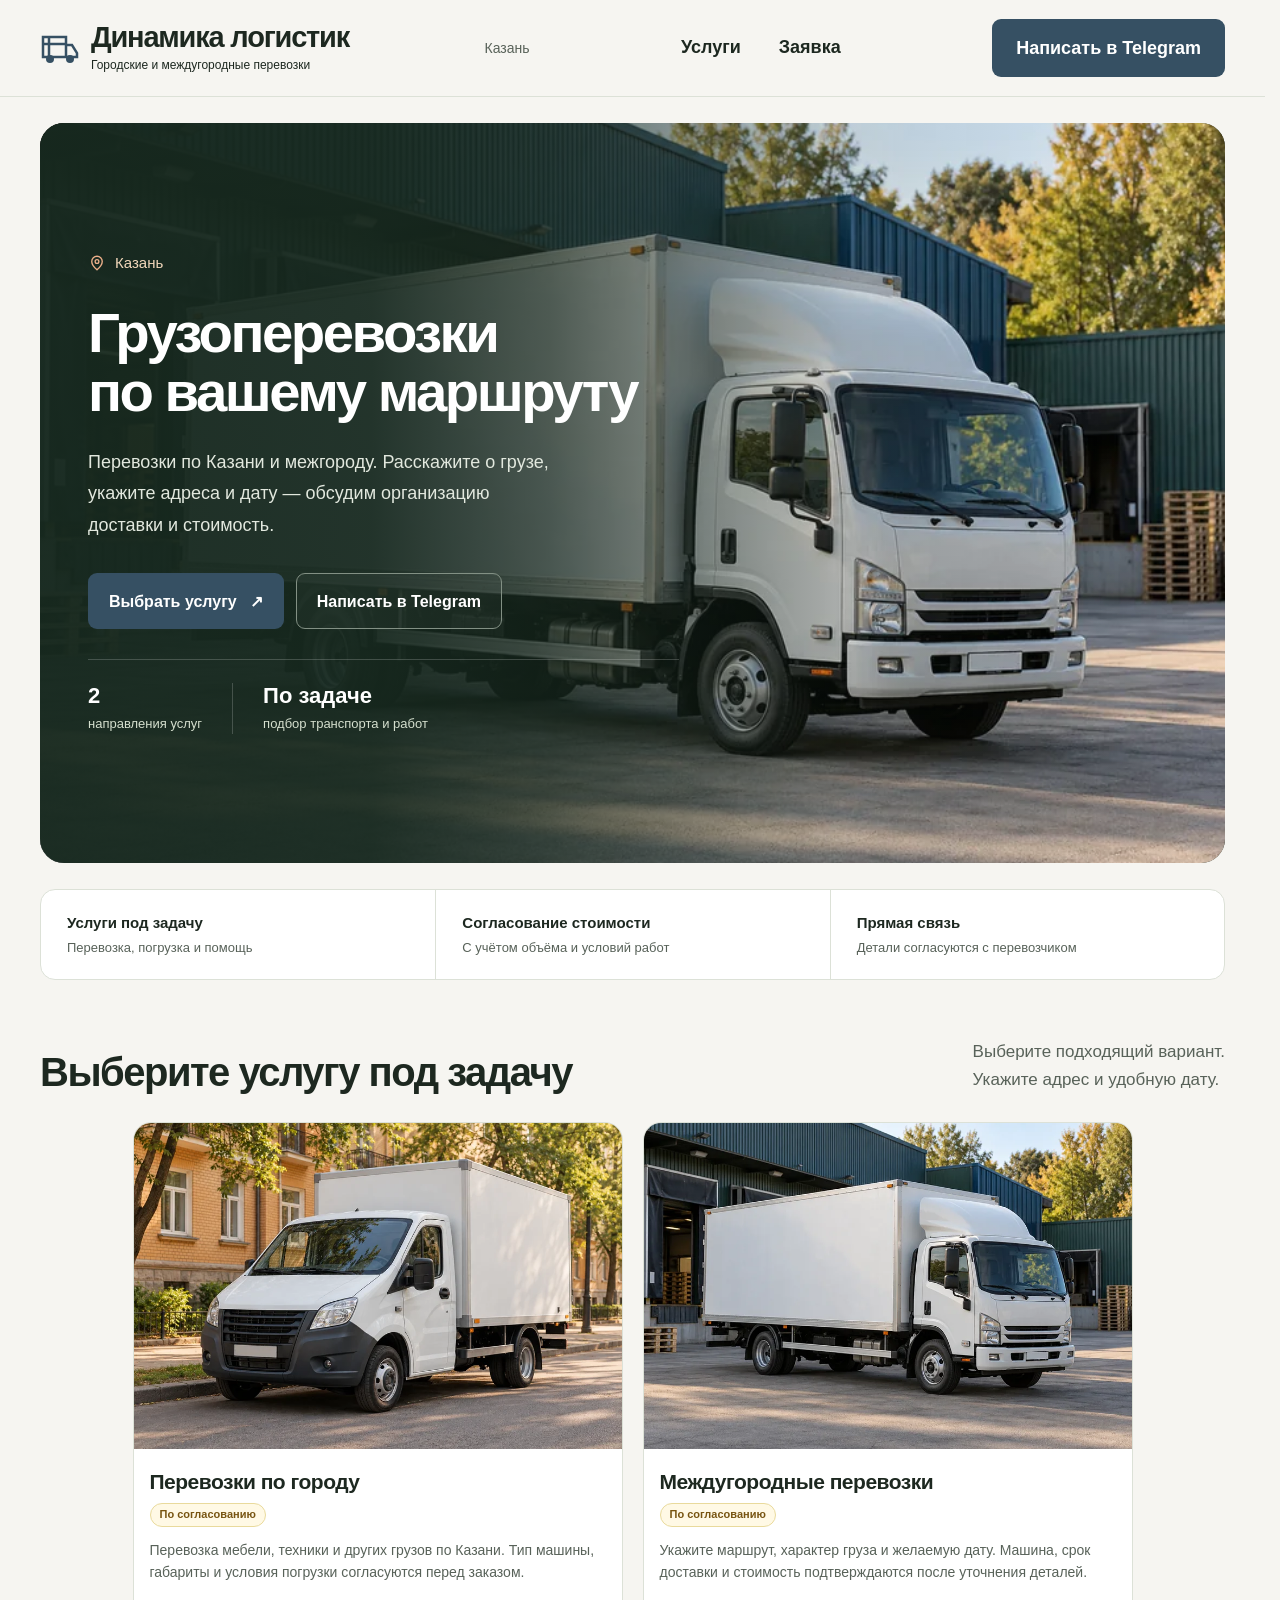
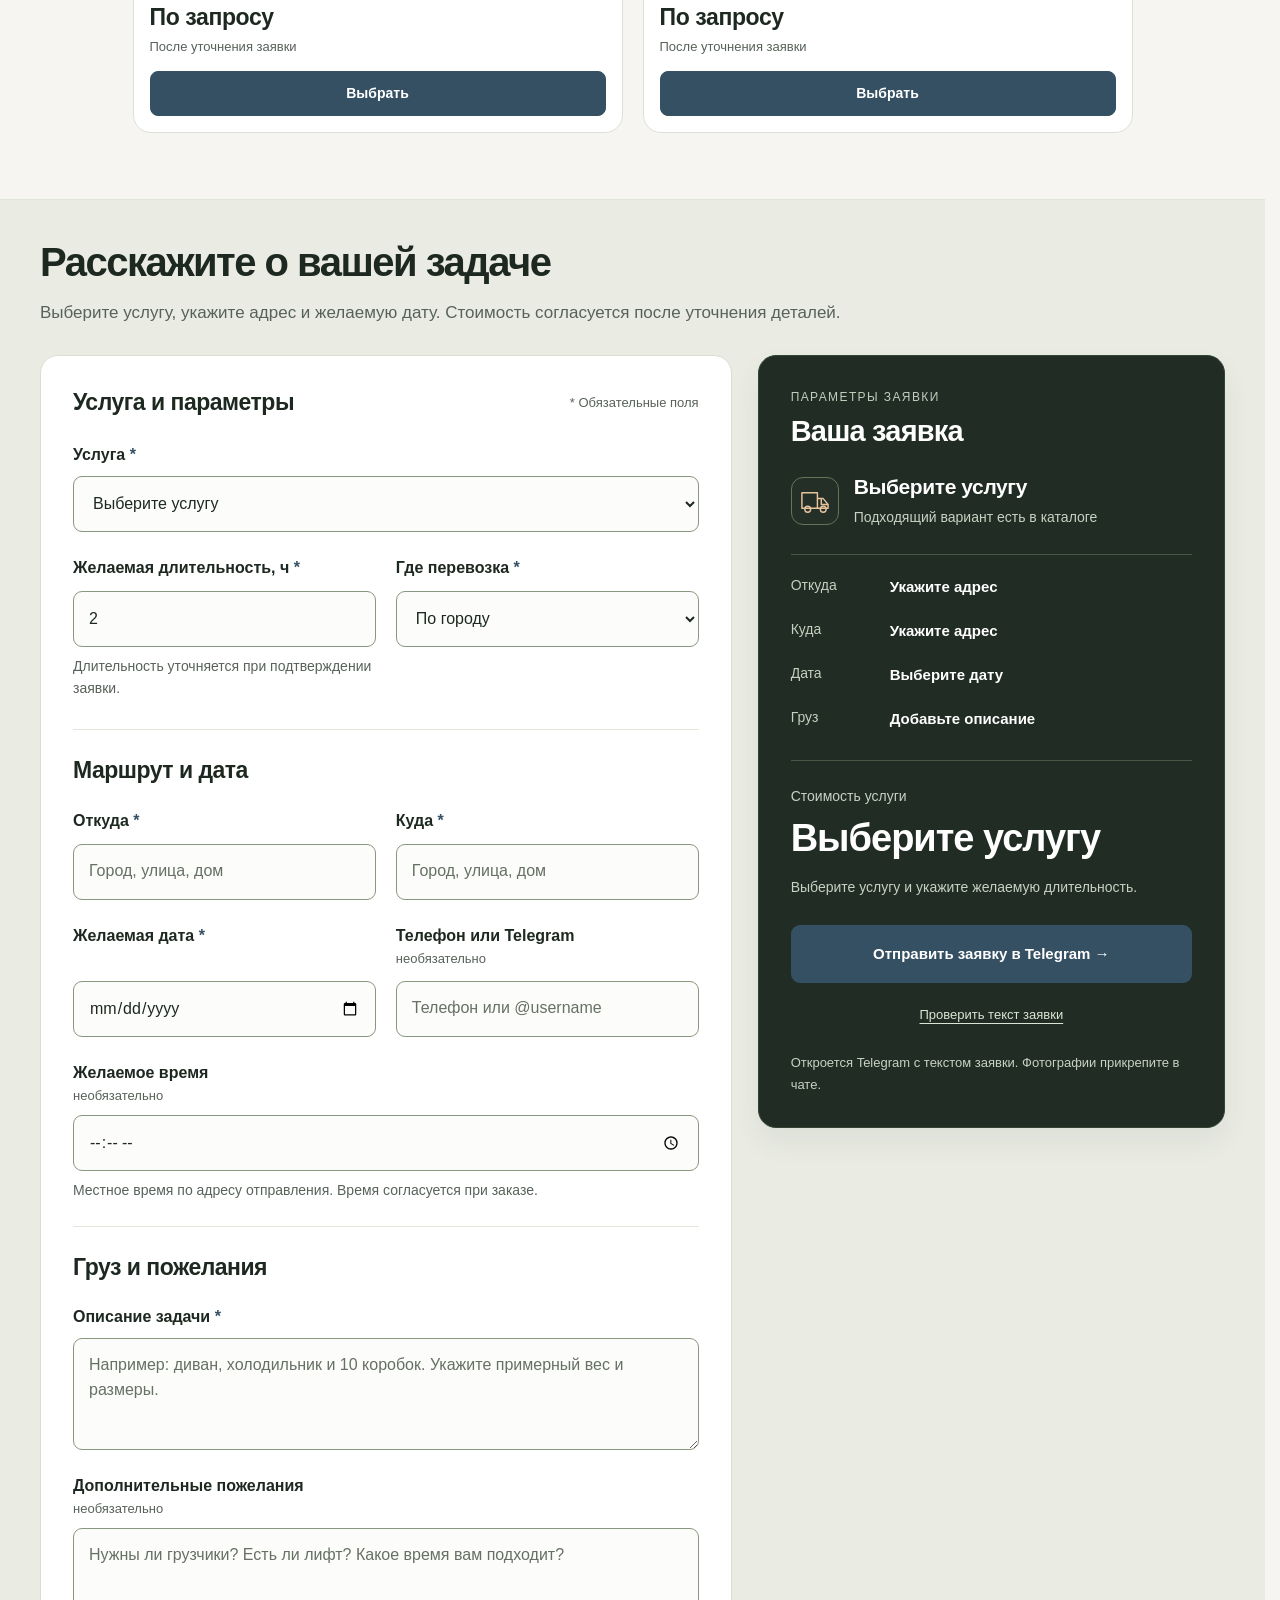
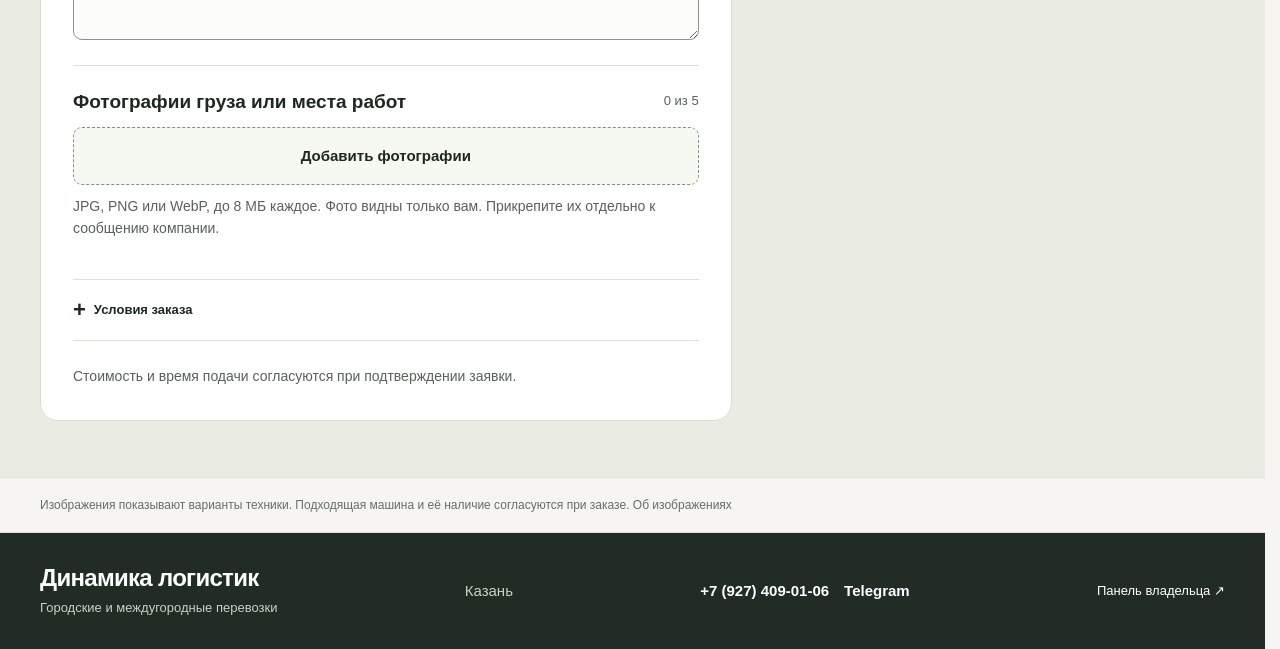
==== index.html @ 0b67c3dc "Add files via upload" ====
<!doctype html>
<html lang="ru">
<head>
  <meta charset="UTF-8">
  <meta name="viewport" content="width=device-width, initial-scale=1">
  <meta name="theme-color" content="#f6f5f1">
  <meta name="description" content="Услуги по Казани. Выберите услугу, укажите маршрут и подготовьте заявку.">
  <title>Динамика логистик — грузоперевозки</title>
  <link rel="icon" href="assets/mark.svg" type="image/svg+xml">
  <link rel="stylesheet" href="assets/styles.css?v=4.5">
  <script defer src="assets/config.js?v=4.5"></script>
  <script defer src="assets/core.js?v=4.5"></script>
  <script defer src="assets/settings.js?v=4.5"></script>
  <script defer src="assets/app.js?v=4.5"></script>
</head>
<body>
  <div class="draft-banner" id="draft-banner" hidden><span id="draft-label"></span><a href="index.html">Закрыть предпросмотр</a><a href="owner.html">К настройкам</a></div>
  <a class="skip-link" href="#main">К содержимому</a>
  <header class="site-header">
    <div class="header-inner container">
      <a class="brand" href="#main" aria-label="На главную">
        <span class="brand-mark" data-logo><svg viewBox="0 0 40 40" aria-hidden="true"><path d="M3 9h23v20H3zM26 17h6l5 8v4H26M9 9v20M3 16h23" fill="none" stroke="currentColor" stroke-width="2.5"/><circle cx="10" cy="31" r="4" fill="currentColor"/><circle cx="30" cy="31" r="4" fill="currentColor"/></svg></span>
        <span class="brand-text"><strong data-company-name>Динамика логистик</strong><span data-company-descriptor>Грузоперевозки</span></span>
      </a>
      <div class="header-meta"><span class="header-region" data-region></span><span class="header-hours" data-company-hours hidden></span></div>
      <nav aria-label="Основная навигация"><a href="#fleet">Услуги</a><a href="#request">Заявка</a></nav>
      <a class="button button-primary header-cta" data-direct-contact href="#request">Оставить заявку</a>
    </div>
  </header>
  <main id="main" tabindex="-1">
    <section class="hero container" aria-labelledby="hero-title">
      <img class="hero-image" data-hero-image alt="Грузовик на дороге" width="1600" height="900" fetchpriority="high">
      <div class="hero-shade" aria-hidden="true"></div>
      <div class="hero-copy">
        <p class="hero-region"><svg viewBox="0 0 24 24" aria-hidden="true"><path d="M19 10c0 5-7 11-7 11S5 15 5 10a7 7 0 0 1 14 0Z"/><circle cx="12" cy="10" r="2.5"/></svg><span data-region></span></p>
        <h1 id="hero-title" data-hero-title>Грузоперевозки<br>для ваших задач</h1>
        <p class="hero-description" data-hero-description></p>
        <div class="hero-actions"><a class="button button-primary" href="#fleet">Выбрать услугу <span aria-hidden="true">↗</span></a><a class="button button-light" data-direct-contact href="#request">Рассчитать стоимость</a></div>
        <div class="hero-facts"><div><strong id="fleet-count">4</strong><span>варианта услуг</span></div><div><strong>По задаче</strong><span>подбор транспорта и работ</span></div></div>
      </div>
    </section>
    <div class="benefit-strip container"><div><b>Услуги под задачу</b><span>Перевозка, погрузка и помощь</span></div><div><b>Согласование стоимости</b><span>С учётом объёма и условий работ</span></div><div><b>Прямая связь</b><span>Детали согласуются с перевозчиком</span></div></div>
    <section class="fleet-section container" id="fleet" aria-labelledby="fleet-title">
      <div class="section-heading"><h2 id="fleet-title">Выберите услугу под задачу</h2><p>Выберите подходящий вариант.<br>Укажите адрес и удобную дату.</p></div>
      <p class="pricing-example" data-example hidden>Тарифы для примера. Итоговую стоимость подтвердит диспетчер.</p>
      
      <div class="vehicle-grid" id="vehicle-grid"></div>
    </section>
    <section class="request-section" id="request" aria-labelledby="request-title">
      <div class="container">
        <div class="section-heading request-heading"><div><h2 id="request-title">Расскажите о вашей задаче</h2><p>Выберите услугу, укажите адрес и желаемую дату. Стоимость согласуется после уточнения деталей.</p></div></div>
        <div class="request-layout">
          <form id="request-form" class="form-card" novalidate>
            <div class="form-intro"><h3>Услуга и параметры</h3><span>* Обязательные поля</span></div>
            <div class="field"><label for="vehicle">Услуга <span>*</span></label><select id="vehicle" name="vehicle" required aria-describedby="vehicle-error"><option value="">Выберите услугу</option></select><span class="field-error" id="vehicle-error"></span></div>
            <div class="form-row pricing-row">
              <div class="field"><label for="hours">Желаемая длительность, ч <span>*</span></label><input id="hours" name="hours" type="number" value="2" min="1" max="24" step="0.5" inputmode="decimal" required aria-describedby="hours-hint hours-error"><span class="field-hint" id="hours-hint">Выберите услугу для уточнения минимального заказа.</span><span class="field-error" id="hours-error"></span></div>
              <div class="field"><label for="zone">Где перевозка <span>*</span></label><select id="zone" name="zone" required aria-describedby="zone-error"><option value="city">По городу</option><option value="outside">За город / межгород</option></select><span class="field-error" id="zone-error"></span></div>
            </div>
            <div class="field" id="distance-field" hidden><label for="distance">Расстояние за городом в одну сторону, км <span>*</span></label><input id="distance" name="distance" type="number" min="1" max="2000" step="1" inputmode="numeric" placeholder="Например: 30" disabled aria-describedby="distance-hint distance-error"><span class="field-hint" id="distance-hint">В расчёт входит обратный путь. Расстояние по адресам автоматически не определяется.</span><span class="field-error" id="distance-error"></span></div>
            <div class="inline-estimate"><span>Предварительно</span><output id="inline-price" aria-live="polite">Выберите услугу</output><small data-example hidden>Расчёт по тарифам для примера.</small></div>
            <h3 class="form-section-title" id="route-heading">Маршрут и дата</h3>
            <div class="form-row">
              <div class="field"><label for="from">Откуда <span>*</span></label><input id="from" name="from" placeholder="Город, улица, дом" maxlength="180" required autocomplete="off" aria-describedby="from-error"><span class="field-error" id="from-error"></span></div>
              <div class="field"><label for="to">Куда <span>*</span></label><input id="to" name="to" placeholder="Город, улица, дом" maxlength="180" required autocomplete="off" aria-describedby="to-error"><span class="field-error" id="to-error"></span></div>
            </div>
            <div class="form-row contact-row">
              <div class="field"><label for="date">Желаемая дата <span>*</span></label><input id="date" name="date" type="date" required aria-describedby="date-error"><span class="field-error" id="date-error"></span></div>
              <div class="field"><label for="contact">Телефон или Telegram <small>необязательно</small></label><input id="contact" name="contact" placeholder="Телефон или @username" maxlength="120" autocomplete="off" aria-describedby="contact-error"><span class="field-error" id="contact-error"></span></div>
            </div>
            <div class="field"><label for="time">Желаемое время <small>необязательно</small></label><input id="time" name="time" type="time" aria-describedby="time-hint time-error"><span class="field-hint" id="time-hint">Местное время по адресу отправления. Время согласуется при заказе.</span><span class="field-error" id="time-error"></span></div>
            <h3 class="form-section-title">Груз и пожелания</h3>
            <div class="field"><label for="cargo">Описание задачи <span>*</span></label><textarea id="cargo" name="cargo" rows="3" placeholder="Например: диван, холодильник и 10 коробок. Укажите примерный вес и размеры." maxlength="600" required aria-describedby="cargo-error"></textarea><span class="field-error" id="cargo-error"></span></div>
            <div class="field field-last"><label for="comment">Дополнительные пожелания <small>необязательно</small></label><textarea id="comment" name="comment" rows="3" placeholder="Нужны ли грузчики? Есть ли лифт? Какое время вам подходит?" maxlength="1000" aria-describedby="comment-error"></textarea><span class="field-error" id="comment-error"></span></div>
            <section class="photo-field" aria-labelledby="photos-title"><div class="photo-heading"><h3 id="photos-title">Фотографии груза или места работ</h3><span id="photo-count">0 из 5</span></div><label class="photo-picker" for="photos">Добавить фотографии<input id="photos" type="file" multiple accept="image/jpeg,image/png,image/webp" aria-describedby="photos-hint photos-status"></label><p class="field-hint" id="photos-hint">JPG, PNG или WebP, до 8 МБ каждое. Фото видны только вам. Прикрепите их отдельно к сообщению компании.</p><p class="field-error" id="photos-status" role="status"></p><ul class="photo-previews" id="photo-previews"></ul></section>
            <details class="compact-conditions" id="conditions"><summary>Условия заказа</summary><ul id="conditions-list"></ul></details><p class="form-footnote">Стоимость и время подачи согласуются при подтверждении заявки.</p>
            <p class="form-status" id="form-status" role="status" aria-live="polite" aria-atomic="true"></p>
          </form>
          <aside class="summary-card" aria-labelledby="summary-title">
            <p class="summary-eyebrow">Параметры заявки</p>
            <h3 id="summary-title">Ваша заявка</h3>
            <div class="summary-vehicle"><span class="summary-vehicle-icon" aria-hidden="true"><svg viewBox="0 0 32 32"><path d="M3 7h16v16H3zm16 6h6l5 6v4H19M23 13v6h7"/><circle cx="9" cy="24" r="3"/><circle cx="25" cy="24" r="3"/></svg></span><div><strong id="selected-name">Выберите услугу</strong><p id="selected-detail">Подходящий вариант есть в каталоге</p></div></div>
            <dl class="summary" id="summary">
              <div><dt>Откуда</dt><dd id="summary-from">Укажите адрес</dd></div>
              <div><dt>Куда</dt><dd id="summary-to">Укажите адрес</dd></div>
              <div><dt>Дата</dt><dd id="summary-date">Выберите дату</dd></div>
              <div id="summary-time-row" hidden><dt>Подача</dt><dd id="summary-time"></dd></div><div><dt>Груз</dt><dd id="summary-cargo">Добавьте описание</dd></div>
              <div id="summary-comment-row" hidden><dt>Пожелания</dt><dd id="summary-comment"></dd></div>
              <div id="summary-contact-row" hidden><dt>Контакт</dt><dd id="summary-contact"></dd></div>
            </dl>
            <div class="price-note"><span>Стоимость услуги</span><strong id="estimated-price">Выберите услугу</strong><dl class="price-breakdown" id="price-breakdown" hidden><div><dt>Работа</dt><dd id="work-price"></dd></div><div id="mileage-price-row" hidden><dt>Пробег</dt><dd id="mileage-price"></dd></div></dl><p id="estimate-hint">Тариф и минимальный заказ появятся после выбора машины.</p><p class="example-label" data-example hidden>Расчёт по тарифам для примера.</p></div>
            <button type="submit" form="request-form" class="button button-primary prepare-button" id="prepare-request" disabled>Отправить заявку в Telegram →</button><button type="submit" form="request-form" data-action="preview" class="text-button summary-preview">Проверить текст заявки</button>
            <p class="summary-footnote">Откроется Telegram с текстом заявки. Фотографии прикрепите в чате.</p>
          </aside>
        </div>
      </div>
    </section>

  </main>
  <p class="demo-disclosure container">Изображения показывают варианты техники. Подходящая машина и её наличие согласуются при заказе. <a href="PHOTO_SOURCES.html" target="_blank" rel="noopener noreferrer">Об изображениях</a></p><footer class="site-footer"><div class="footer-inner container"><div class="footer-brand"><strong data-company-name>Динамика логистик</strong><span data-company-descriptor>Грузоперевозки</span></div><span class="footer-region" data-region></span><div class="company-contacts" id="company-contacts"></div><a href="owner.html" class="footer-request">Панель владельца ↗</a></div></footer>
  <dialog class="request-dialog" id="request-dialog" aria-labelledby="dialog-title" aria-describedby="dialog-note">
    <div class="dialog-header"><span class="telegram-icon" aria-hidden="true"><svg viewBox="0 0 24 24"><path d="m3 11 18-7-4 17-6-6-4 3 1-5 10-7-12 6Z"/></svg></span><div><h2 id="dialog-title">Заявка для Telegram</h2><p id="dialog-company" data-company-name>Динамика логистик</p></div><button class="icon-button" type="button" id="close-dialog" aria-label="Закрыть заявку"><svg viewBox="0 0 24 24" aria-hidden="true"><path d="m6 6 12 12M18 6 6 18"/></svg></button></div>
    <div class="dialog-content"><label class="visually-hidden" for="prepared-message">Подготовленный текст заявки</label><textarea id="prepared-message" readonly rows="14" spellcheck="false"></textarea></div>
    <div class="dialog-footer"><p id="dialog-note">Скопируйте текст и отправьте его компании. Сообщение не отправляется автоматически.</p><p id="dialog-photo-note" hidden></p><div class="dialog-actions"><button class="button button-outline" type="button" id="copy-message">Скопировать заявку</button><a class="button button-telegram" id="telegram-link" target="_blank" rel="noopener noreferrer" hidden>Отправить в Telegram →</a></div><p id="copy-status" class="copy-status" role="status" aria-live="polite" aria-atomic="true"></p><button class="text-button" type="button" id="edit-request">Изменить данные</button></div>
  </dialog>
  <noscript><p class="noscript">Для выбора транспорта и подготовки заявки включите JavaScript.</p></noscript>
</body>
</html>
---- assets/styles.css ----
:root{
 --accent:#bf421f;--accent-hover:#a73415;--ink:#1d2820;--background:#f6f5f1;
 --dark:#202c24;--muted:#586259;--border:#dce1d7;--header-height:96px;
 --radius:18px;
}
*{box-sizing:border-box}
html{scroll-behavior:auto;scroll-padding-top:var(--header-height);scrollbar-gutter:stable}
body{margin:0;background:var(--background);color:var(--ink);font-family:Arial,"Helvetica Neue",sans-serif;font-size:17px;line-height:1.55;-webkit-font-smoothing:antialiased}
body.modal-open{overflow:hidden}
button,input,select,textarea{font:inherit}
button,a,input,textarea,select{-webkit-tap-highlight-color:transparent}
button{cursor:pointer}button:disabled{cursor:wait;opacity:.65}
a{color:inherit;text-decoration:none}
img,svg{display:block;max-width:100%}
h1,h2,h3,p{margin:0}h1,h2,h3{line-height:1.12}
[hidden]{display:none!important}
:where(button,a,input,textarea,select):focus-visible{outline:3px solid #db6c39;outline-offset:4px}
h2[tabindex="-1"]:focus,main:focus{outline:none}
::selection{background:#f5cdb8}
.container{width:min(1320px,calc(100% - 80px));margin-inline:auto}
.visually-hidden{position:absolute;width:1px;height:1px;padding:0;margin:-1px;overflow:hidden;clip:rect(0,0,0,0);white-space:nowrap;border:0}
.skip-link{position:fixed;z-index:50;left:12px;top:-80px;background:var(--dark);color:#fff;padding:12px 22px}
.skip-link:focus{top:12px}
.site-header{position:sticky;top:0;z-index:10;background:var(--background);border-bottom:1px solid var(--border)}
.header-inner{display:flex;align-items:center;justify-content:space-between;gap:26px;min-height:96px;padding-block:17px}
.brand{display:flex;align-items:center;gap:11px;min-width:0;min-height:44px;flex-shrink:0}
.brand-mark{width:40px;height:40px;color:var(--accent);flex-shrink:0}
.brand-mark img{width:100%;height:100%;object-fit:contain}
.brand-text{min-width:0}.brand strong{display:block;font-size:29px;line-height:1;letter-spacing:-1.2px;overflow-wrap:anywhere}
.brand-text>span{display:block;font-size:12px;line-height:1.2;margin-top:6px}
.brand.long-brand{max-width:320px;flex-shrink:1}
.brand.long-brand strong{display:-webkit-box;-webkit-line-clamp:2;-webkit-box-orient:vertical;overflow:hidden;font-size:18px;line-height:1.25;letter-spacing:-.3px}
.header-region{max-width:225px;font-size:14px;line-height:1.5;color:var(--muted);overflow-wrap:anywhere}
.header-inner nav{display:flex;gap:6px;font-size:18px;font-weight:700;flex-shrink:0}
.header-inner nav a{display:inline-flex;align-items:center;justify-content:center;min-height:54px;padding:12px 15px;border:1px solid transparent;border-radius:9px}
.header-inner nav a:hover{background:#e9ede4}
.header-inner nav a.is-active{background:#f5e4d9;border-color:#e6c1ad;color:#983719}
.button{display:inline-flex;align-items:center;justify-content:center;gap:13px;min-height:56px;padding:15px 23px;border:1px solid transparent;border-radius:9px;font-size:17px;font-weight:700;line-height:1.35;text-align:center;transition:background .16s,border-color .16s}
.button-primary{background:var(--accent);color:#fff}
.button-primary:hover{background:var(--accent-hover)}
.button-primary:disabled:hover{background:var(--accent)}
.button-light{background:#ffffff08;border-color:#829084;color:#fff}
.button-light:hover{background:#ffffff15}
.button-outline{border-color:#87917f;background:#fff;color:var(--ink)}
.button-outline:hover{background:#eef1e9}
.button-telegram{background:#1f7590;color:#fff}.button-telegram:hover{background:#185c71}
.header-cta{flex-shrink:0;font-size:18px;min-height:58px}
.hero{position:relative;isolation:isolate;overflow:hidden;border-radius:24px;display:flex;align-items:center;min-height:580px;margin-top:26px;margin-bottom:26px;background:var(--dark);color:#fff}
.hero-image{position:absolute;inset:0;width:100%;height:100%;object-fit:cover;object-position:right center;z-index:-3}
.hero-shade{position:absolute;inset:0;z-index:-2;background:linear-gradient(90deg,#17291ff5 0%,#17291fed 28%,#17291fb8 43%,#17291f29 68%,#17291f00 100%)}
.hero-copy{width:58%;max-width:740px;padding:60px 48px}
.hero-region{display:flex;align-items:center;gap:9px;font-size:15px;line-height:1.5;color:#f2d8bb;margin-bottom:28px}
.hero-region svg{width:18px;height:18px;fill:none;stroke:#edb08a;stroke-width:1.8;flex-shrink:0}
.hero-region span{overflow-wrap:anywhere}
h1{font-size:clamp(44px,4.4vw,64px);font-weight:800;line-height:1.06;letter-spacing:-2.5px;white-space:pre-line;overflow-wrap:anywhere}
.hero-description{font-size:18px;line-height:1.75;color:#e2e8de;max-width:470px;margin-top:25px;overflow-wrap:anywhere}
.hero-actions{display:flex;gap:12px;flex-wrap:wrap;margin-top:32px}
.hero-actions .button{font-size:16px;padding-inline:20px;min-height:56px}
.hero-services{display:flex;gap:12px;flex-wrap:wrap;font-size:14px;line-height:1.6;color:#d5dfce;margin-top:30px}
.hero-services span{color:#dfa677}
.fleet-section,.request-section{min-height:calc(100svh - var(--header-height))}
.fleet-section{padding-block:38px 56px}
.section-heading{display:flex;align-items:flex-end;justify-content:space-between;gap:35px;margin-bottom:28px}
h2{font-size:40px;line-height:1.12;font-weight:800;letter-spacing:-1.5px}
.section-heading h2{max-width:670px}
.section-heading p{font-size:17px;line-height:1.65;color:var(--muted);max-width:405px}
.pricing-example{color:var(--muted);font-size:14px;line-height:1.6;margin:-9px 0 23px}
.vehicle-grid{display:grid;grid-template-columns:repeat(4,minmax(0,1fr));gap:20px}
.vehicle-card{position:relative;min-width:0;overflow:hidden;background:#fff;border:1px solid var(--border);border-radius:var(--radius);display:flex;flex-direction:column;transition:box-shadow .16s,border-color .16s,transform .16s}
@media(hover:hover){.vehicle-card:hover{transform:translateY(-3px);box-shadow:0 10px 24px #1a2e1610;border-color:#a6b29d}}
.vehicle-card.selected{border-color:var(--accent);box-shadow:0 0 0 1px var(--accent)}
.vehicle-media{aspect-ratio:1.5;position:relative;background:#e9ede4;overflow:hidden}
.vehicle-media img{width:100%;height:100%;object-fit:cover}
.vehicle-category{position:absolute;left:12px;top:12px;background:#fffffff2;color:#26392d;padding:6px 10px;border-radius:6px;font-size:12px;font-weight:700;line-height:1.4;max-width:calc(100% - 24px)}
.selected-badge{position:absolute;right:12px;bottom:12px;background:var(--dark);color:#fff;font-size:13px;font-weight:700;padding:6px 10px;border-radius:6px;display:none;gap:6px;align-items:center}
.selected .selected-badge{display:flex}
.vehicle-content{padding:22px 20px 20px;display:flex;flex-direction:column;flex:1;min-width:0}
.vehicle-card h3{font-size:23px;letter-spacing:-.7px;line-height:1.2;min-height:55px;overflow-wrap:anywhere}
.vehicle-description{font-size:16px;line-height:1.65;color:var(--muted);margin-top:10px;min-height:80px;overflow-wrap:anywhere}
.vehicle-specs{display:flex;gap:7px;flex-wrap:wrap;margin:18px 0}
.vehicle-specs span{font-size:14px;line-height:1.4;color:#465846;background:#f0f3eb;border-radius:5px;padding:5px 8px;min-width:0;max-width:100%;overflow-wrap:anywhere}
.vehicle-tariff{font-size:28px;font-weight:800;letter-spacing:-.6px;line-height:1.2;border-top:1px solid #e7ece1;padding-top:18px;margin-top:auto;overflow-wrap:anywhere}
.tariff-unit{font-size:14px;font-weight:400;letter-spacing:0;color:var(--muted);white-space:nowrap}
.vehicle-tariff small{display:block;font-size:15px;line-height:1.65;font-weight:400;letter-spacing:0;color:var(--muted);margin-top:7px}
.select-vehicle{display:flex;align-items:center;justify-content:space-between;width:100%;min-height:54px;margin-top:19px;border:1px solid #cad3c2;border-radius:8px;background:#f1f4ed;color:var(--ink);font-size:16px;font-weight:700;line-height:1.35;padding:12px 16px;transition:background .16s,border-color .16s}
.select-vehicle::after{content:"↗";font-size:22px;font-weight:400;margin-left:8px}
.select-vehicle:hover{background:#e3eadd;border-color:#9fae95}
.selected .select-vehicle{background:var(--dark);color:#fff;border-color:var(--dark)}
.selected .select-vehicle::after{content:"✓";font-size:18px}
.request-section{padding-block:40px 56px;background:#eaece4;border-block:1px solid #e1e6da}
.request-heading p{margin-top:14px;max-width:none}
.request-layout{display:grid;grid-template-columns:minmax(0,1.48fr) minmax(0,1fr);gap:26px;align-items:start}
.form-card{min-width:0;padding:32px;background:#fff;border:1px solid #d8dfd0;border-radius:var(--radius)}
.form-intro{display:flex;align-items:center;justify-content:space-between;gap:15px;margin-bottom:26px}
.form-intro h3,.form-section-title{font-size:23px;line-height:1.25;letter-spacing:-.5px}
.form-intro>span{font-size:13px;line-height:1.5;color:var(--muted)}
.form-section-title{border-top:1px solid #e2e7da;padding-top:26px;margin:5px 0 24px}
.form-row{display:grid;grid-template-columns:minmax(0,1fr) minmax(0,1fr);gap:20px}
.field{min-width:0;margin-bottom:24px}.field-last{margin-bottom:0}
.field label{display:block;font-size:16px;font-weight:700;line-height:1.5;margin-bottom:9px}
.field label>span{color:var(--accent)}
.field label>small{font-size:13px;line-height:1.4;font-weight:400;color:var(--muted);display:block;margin-top:2px}
.form-row .field label{min-height:26px}
.contact-row .field label{min-height:48px}
input,select,textarea{display:block;width:100%;min-width:0;font-size:16px;line-height:1.55;color:var(--ink);background:#fcfdfb;border:1px solid #899680;border-radius:9px;padding:14px 15px}
input,select{min-height:56px}
select{padding-right:32px}
textarea{min-height:112px;resize:vertical}
input::placeholder,textarea::placeholder{color:#667063;opacity:1}
input:hover,select:hover,textarea:hover{border-color:#596c50}
input:focus,select:focus,textarea:focus{background:#fff;border-color:var(--accent)}
[aria-invalid="true"]{border-color:#b1331d;background:#fff9f6}
.field-hint,.field-error{display:block;font-size:14px;line-height:1.6;margin-top:8px;color:var(--muted)}
.field-error{color:#a82918}.field-error:empty{display:none}
.inline-estimate{display:none}
.form-footnote{font-size:14px;line-height:1.65;color:var(--muted);margin-top:24px}
.form-status{padding:13px 15px;margin-top:17px;border-radius:7px;font-size:15px;line-height:1.6;background:#fff0e7;color:#9a301b}
.form-status:empty{display:none}
.summary-card{min-width:0;padding:32px;background:var(--dark);color:#fff;border:1px solid #344435;border-radius:var(--radius);box-shadow:0 14px 28px #263b1b12}
.summary-eyebrow{color:#c2cdbb;font-size:12px;line-height:1.5;letter-spacing:1.4px;text-transform:uppercase}
.summary-card h3{font-size:29px;line-height:1.2;letter-spacing:-.8px;margin-top:8px}
.summary-vehicle{display:flex;align-items:center;gap:15px;padding:25px 0;border-bottom:1px solid #485745}
.summary-vehicle-icon{display:grid;place-items:center;width:48px;height:48px;flex-shrink:0;border:1px solid #62765a;border-radius:12px;color:#e7c39d;background:#ffffff04}
.summary-vehicle-icon svg{width:31px;height:31px;fill:none;stroke:currentColor;stroke-width:1.5;stroke-linejoin:round}
.summary-vehicle>div{min-width:0}
.summary-vehicle strong{display:block;font-size:21px;line-height:1.25;letter-spacing:-.4px;overflow-wrap:anywhere}
.summary-vehicle p{font-size:14px;line-height:1.6;color:#c8d2c3;margin-top:6px;overflow-wrap:anywhere}
.summary{margin:10px 0 0}
.summary>div{display:grid;grid-template-columns:85px minmax(0,1fr);gap:14px;padding-block:10px}
.summary dt{font-size:14px;color:#c6d0c0}
.summary dd{margin:0;font-size:15px;font-weight:600;line-height:1.6;overflow-wrap:anywhere;white-space:pre-line}
.price-note{border-top:1px solid #485745;padding-top:25px;margin-top:19px}
.price-note>span{display:block;font-size:14px;color:#c8d2c3}
.price-note strong{display:block;font-size:38px;line-height:1.15;font-weight:800;letter-spacing:-1px;margin-top:10px;overflow-wrap:anywhere}
.price-breakdown{margin:20px 0}
.price-breakdown>div{display:grid;grid-template-columns:58px minmax(0,1fr);gap:12px;font-size:14px;line-height:1.65;margin-top:10px}
.price-breakdown dt{color:#c6d0c0}
.price-breakdown dd{margin:0;text-align:right;overflow-wrap:anywhere}
.price-note p{font-size:14px;line-height:1.65;color:#c8d2c3;margin-top:15px}
.price-note .example-label{color:#f0cfb6;font-size:13px;margin-top:12px}
.prepare-button{width:100%;min-height:58px;margin-top:26px;font-size:17px}
.summary-footnote{color:#c8d2c3;font-size:13px;line-height:1.65;margin-top:15px}
.conditions-section{min-height:calc(100svh - var(--header-height) - var(--footer-height,125px));padding-block:48px;display:flex;flex-direction:column;justify-content:center;gap:32px}
.conditions-intro h2{font-size:33px;letter-spacing:-1px}
.conditions-intro p{font-size:17px;color:var(--muted);margin-top:15px}
.conditions-section ul{display:grid;grid-template-columns:repeat(3,minmax(0,1fr));gap:34px;list-style:none;margin:0;padding:0}
.conditions-section li{font-size:16px;line-height:1.75;color:var(--muted);border-top:2px solid #c7d2bd;padding-top:19px;overflow-wrap:anywhere}
.site-footer{border-top:1px solid var(--border);background:#eef0e7}
.footer-inner{display:flex;align-items:center;justify-content:space-between;gap:25px;padding-block:30px;font-size:15px}
.footer-brand{min-width:0;max-width:40%}
.footer-brand strong{display:block;font-size:24px;line-height:1.25;letter-spacing:-.7px;overflow-wrap:anywhere}
.footer-brand>span{display:block;font-size:13px;color:var(--muted);margin-top:5px}
.footer-region{max-width:260px;color:var(--muted);overflow-wrap:anywhere}
.company-contacts{display:flex;gap:15px;align-items:center;flex-wrap:wrap;min-width:0;max-width:100%}
.company-contacts:empty{display:none}
.company-contacts a,.footer-request{display:inline-flex;align-items:center;min-height:44px;font-weight:700;overflow-wrap:anywhere}
.company-contacts a:hover,.footer-request:hover{color:var(--accent)}
.company-hours{width:100%;font-size:14px;color:var(--muted);overflow-wrap:anywhere}
.footer-request{white-space:nowrap}
.request-dialog{width:min(700px,calc(100% - 36px));max-height:calc(100dvh - 36px);overflow:auto;padding:0;border:1px solid #d6ded0;border-radius:20px;background:#fff;color:var(--ink);box-shadow:0 25px 80px #10201830}
.request-dialog::backdrop{background:#102219ad;backdrop-filter:blur(4px)}
.dialog-header{display:flex;align-items:center;gap:14px;padding:23px 25px;border-bottom:1px solid #dde5d6}
.telegram-icon{display:grid;place-items:center;width:43px;height:43px;flex-shrink:0;border-radius:50%;background:#1f7590}
.telegram-icon svg{width:25px;height:25px;fill:#fff}
.dialog-header>div{min-width:0}
.dialog-header h2{font-size:24px;line-height:1.25;letter-spacing:-.6px}
.dialog-header p{font-size:14px;color:var(--muted);margin-top:4px;overflow-wrap:anywhere}
.icon-button{display:grid;place-items:center;flex-shrink:0;width:44px;height:44px;border:0;border-radius:9px;background:#f0f3eb;margin-left:auto}
.icon-button:hover{background:#e1e8d9}
.icon-button svg{width:22px;height:22px;fill:none;stroke:var(--ink);stroke-width:1.7}
.dialog-content{padding:25px;background:#e5eee6}
.dialog-content textarea{font-size:15px;line-height:1.75;min-height:285px;max-height:370px;padding:21px;background:#fff;border-color:#c5d3c4;border-radius:11px}
.dialog-footer{padding:21px 25px 23px}
.dialog-footer>p{font-size:14px;color:var(--muted);line-height:1.65}
.dialog-actions{display:flex;gap:12px;margin-top:19px}
.dialog-actions>*{flex:1}
.dialog-actions .button{font-size:16px}
.copy-status{font-size:15px!important;color:var(--ink)!important;margin-top:14px}
.copy-status:empty{display:none}
.text-button{display:block;min-height:44px;margin:12px auto 0;padding:8px 6px;border:0;background:none;font-size:15px;color:#406649;text-decoration:underline;text-underline-offset:4px}
.noscript{margin:25px;padding:20px;background:var(--dark);color:#fff}
.image-fallback{height:100%;min-height:180px;display:flex;align-items:center;justify-content:center;flex-direction:column;gap:13px;padding:20px;background:#e4e8e0;color:#52634e;text-align:center;font-size:14px;line-height:1.5}
.image-fallback svg{width:72px;height:54px;fill:none;stroke:currentColor;stroke-width:2;flex-shrink:0}
.hero-fallback{position:absolute;left:60%;right:0;top:0;bottom:0;z-index:-1;background:none;color:#d2dbcd}
@media(min-width:901px){.hero{min-height:clamp(560px,calc(100svh - var(--header-height) - 52px),740px)}}
@media(min-width:1001px) and (min-height:1000px){.summary-card{position:sticky;top:calc(var(--header-height) + 20px)}}
@media(max-width:1200px){
 .container{width:calc(100% - 56px)}.header-region{display:none}.header-inner{gap:18px}
 .hero-copy{padding:48px 38px;width:61%}h1{font-size:54px}.hero-description{font-size:17px}
 .hero-shade{background:linear-gradient(90deg,#17291ff5 0%,#17291fe8 34%,#17291f7a 60%,#17291f00 100%)}
 .vehicle-grid{grid-template-columns:repeat(2,minmax(0,1fr));gap:24px}
 .vehicle-content{padding:25px}.vehicle-card h3{min-height:0;font-size:26px}
 .vehicle-description{font-size:17px;min-height:56px}.vehicle-specs span{font-size:14px}
 .vehicle-tariff{font-size:30px}.vehicle-category{font-size:13px;left:16px;top:16px}
 .request-layout{grid-template-columns:minmax(0,1.35fr) minmax(0,1fr)}
 .form-card,.summary-card{padding:26px}.form-row{gap:16px}.summary>div{grid-template-columns:67px minmax(0,1fr);gap:12px}
}
@media(max-width:1000px){
 .header-inner{gap:12px}.header-inner nav a{padding-inline:12px}.header-cta{font-size:17px;padding-inline:18px}
 .request-layout{grid-template-columns:minmax(0,1fr)}.summary-card{padding:32px}
 .inline-estimate{display:flex;flex-wrap:wrap;justify-content:space-between;align-items:center;gap:12px 20px;padding:17px 18px;border:1px solid #d6dfcc;border-radius:9px;background:#eef3e7;margin:0 0 26px;font-size:14px;color:#465540}
 .inline-estimate output{font-size:22px;line-height:1.3;font-weight:700;color:var(--ink);text-align:right}
 .inline-estimate small{flex-basis:100%;font-size:13px;line-height:1.5;color:var(--muted)}
 .summary>div{grid-template-columns:100px minmax(0,1fr)}.summary-vehicle-icon{width:52px;height:52px}
 .conditions-section ul{gap:24px}.conditions-section li{font-size:15px}
 h2{font-size:36px}.section-heading{align-items:flex-start;gap:20px}.section-heading p{font-size:16px;max-width:340px}
 .hero-copy{width:65%;padding-inline:28px}h1{font-size:46px}
}
@media(max-width:820px){
 .header-inner{flex-wrap:wrap;column-gap:12px;row-gap:12px;padding-block:14px}
 .header-inner .brand{flex:1 1 0;max-width:none}
 .header-cta{font-size:16px;min-height:52px;padding:12px}
 .header-inner nav{order:3;flex:0 0 100%;width:100%;gap:6px;font-size:16px}
 .header-inner nav a{flex:1;min-width:0;min-height:50px;padding:10px 6px;line-height:1.25;background:#edf1e7;border-color:#d9e1d1}
 .brand.long-brand strong{font-size:15px}
 .hero{min-height:0;flex-direction:column;align-items:stretch}.hero-copy{width:100%;max-width:none;padding:36px 30px}h1{font-size:49px}
 .hero-image{position:relative;inset:auto;width:100%;height:auto;aspect-ratio:16/9;object-fit:cover;order:2;z-index:0}
 .hero-shade{display:none}
 .hero-fallback{position:static;order:2;width:100%;min-height:230px;background:#e4e8e0;color:#52634e}
 .hero-services{font-size:13px;gap:9px}.hero-actions{flex-direction:row;align-items:center}
 .section-heading{flex-direction:column;gap:15px}.section-heading p{max-width:none}.section-heading p br{display:none}
 .conditions-section{gap:25px}.conditions-section ul{grid-template-columns:1fr;gap:19px}
 .conditions-section li{font-size:16px;padding-top:15px}
 .footer-inner{flex-wrap:wrap}.footer-brand{max-width:50%}
}
@media(max-width:640px){
 .container{width:calc(100% - 32px)}
 .brand{gap:8px}.brand-mark{width:34px;height:34px}.brand strong{font-size:25px}.brand-text>span{font-size:12px;margin-top:4px}
 .hero{display:flex;flex-direction:column;align-items:stretch;min-height:0;margin-block:18px;border-radius:18px}
 .hero-copy{width:100%;max-width:none;padding:30px 25px 28px}
 .hero-region{font-size:14px;gap:7px;margin-bottom:23px}
 h1{font-size:clamp(34px,8.5vw,49px);line-height:1.1;letter-spacing:-1.6px}
 .hero-description{font-size:17px;line-height:1.7;margin-top:21px}
 .hero-actions{margin-top:25px;gap:10px;align-items:stretch;flex-direction:column}.hero-actions .button{font-size:16px;min-height:54px}
 .hero-services{font-size:13px;margin-top:22px;gap:9px}
 .hero-image{position:relative;inset:auto;width:100%;height:auto;aspect-ratio:16/9;object-fit:cover;order:2;z-index:0}
 .hero-shade{display:none}
 .hero-fallback{position:static;order:2;width:100%;min-height:230px;background:#e4e8e0;color:#52634e}
 .fleet-section{padding-block:29px 40px}.section-heading{margin-bottom:24px;gap:14px}
 h2{font-size:31px;line-height:1.13;letter-spacing:-1px}.section-heading p{font-size:16px;line-height:1.65}
 .pricing-example{font-size:14px;margin:-8px 0 21px}
 .vehicle-grid{grid-template-columns:1fr;gap:23px}.vehicle-content{padding:23px}
 .vehicle-card h3{font-size:26px}.vehicle-description{min-height:0;font-size:17px}
 .vehicle-specs{margin-block:19px}.vehicle-specs span{font-size:14px}
 .vehicle-tariff{font-size:30px}.vehicle-tariff small{font-size:15px}.tariff-unit{font-size:15px}
 .select-vehicle{min-height:56px;font-size:17px;margin-top:20px}
 .request-section{padding-block:30px 40px}.request-heading p{margin-top:14px}
 .request-layout{gap:20px}.form-card{padding:24px 20px;border-radius:15px}
 .form-intro{flex-direction:column;align-items:flex-start;gap:9px;margin-bottom:24px}
 .form-intro h3,.form-section-title{font-size:23px}
 .form-section-title{padding-top:24px;margin-bottom:23px}
 .form-row{grid-template-columns:1fr;gap:0}.form-row .field label{min-height:0}
 .field{margin-bottom:23px}.field-last{margin-bottom:0}
 .field label{font-size:16px}.field label>small{display:inline;margin-left:5px}
 input,select,textarea{font-size:16px;min-height:56px;padding:14px}textarea{min-height:120px}
 .inline-estimate{align-items:flex-start;padding:16px 14px;gap:12px;font-size:13px}
 .inline-estimate output{font-size:20px}
 .summary-card{padding:26px 22px;border-radius:15px}.summary-card h3{font-size:28px}
 .summary-vehicle{gap:12px;padding-block:23px}.summary-vehicle strong{font-size:20px}.summary-vehicle-icon{width:44px;height:44px}
 .summary>div{grid-template-columns:74px minmax(0,1fr);gap:12px}.summary dd{font-size:16px}
 .price-note strong{font-size:36px}.price-breakdown>div{font-size:14px}
 .prepare-button{font-size:17px;min-height:58px}
 .conditions-section{padding-block:34px;gap:25px}.conditions-intro h2{font-size:29px}.conditions-intro p{font-size:16px}
 .footer-inner{flex-direction:column;align-items:flex-start;gap:19px;padding-block:26px}
 .footer-brand{max-width:100%;width:100%}.footer-region{max-width:100%}.company-contacts{flex-direction:column;align-items:flex-start;gap:10px}
 .request-dialog{width:calc(100% - 24px);max-height:calc(100dvh - 24px);border-radius:16px}
 .dialog-header{padding:18px 16px;gap:10px}.dialog-header h2{font-size:20px;letter-spacing:-.4px}
 .telegram-icon{width:37px;height:37px}.telegram-icon svg{width:22px;height:22px}
 .dialog-header p{font-size:13px}.dialog-content{padding:15px}
 .dialog-content textarea{font-size:15px;min-height:260px;max-height:335px;padding:16px}
 .dialog-footer{padding:18px 16px}.dialog-actions{flex-direction:column;gap:10px}
 .dialog-actions .button{font-size:16px;min-height:54px}
}
@media(max-width:350px){
 .container{width:calc(100% - 24px)}.brand-mark{width:29px;height:29px}
 .brand strong{font-size:22px}.brand-text>span{font-size:11px}.header-cta{font-size:15px;padding-inline:10px}
 .header-inner nav{font-size:15px}.hero-copy{padding-inline:21px}.hero-region{font-size:13px}
 .hero-services{font-size:12px;gap:7px}.summary>div{grid-template-columns:1fr;gap:4px}
 .summary-vehicle{align-items:flex-start}.price-note strong{font-size:32px}
 .price-breakdown>div{grid-template-columns:1fr;gap:3px}.price-breakdown dd{text-align:left}
 .dialog-header h2{font-size:18px}.telegram-icon{display:none}
}
@media(prefers-reduced-motion:reduce){*{transition:none!important;scroll-behavior:auto!important}}


/* Дополнения: доступность, фотографии и настройки владельца. */
.header-meta{display:grid;gap:4px;min-width:0}.header-hours{font-size:12px;color:var(--muted);overflow-wrap:anywhere}
.hero-facts{display:flex;gap:30px;border-top:1px solid #ffffff30;padding-top:23px;margin-top:30px}
.hero-facts>div{display:grid;gap:4px}.hero-facts>div+div{border-left:1px solid #ffffff30;padding-left:30px}
.hero-facts strong{font-size:22px;line-height:1.2}.hero-facts span{font-size:13px;color:#d5dfce}
.benefit-strip{display:grid;grid-template-columns:repeat(3,1fr);border:1px solid var(--border);border-radius:15px;background:#fff;margin-bottom:16px;overflow:hidden}
.benefit-strip>div{padding:21px 26px;display:grid;gap:4px}.benefit-strip>div+div{border-left:1px solid var(--border)}.benefit-strip b{font-size:15px}.benefit-strip span{font-size:13px;color:var(--muted)}
.availability-note{font-size:13px;color:var(--muted);margin:-8px 0 22px;max-width:650px}
.availability{display:inline-flex;align-self:flex-start;max-width:100%;border-radius:20px;border:1px solid;font-size:12px;font-weight:700;line-height:1.4;padding:5px 10px;margin:9px 0 2px}
.availability-available{color:#12614d;background:#ecfbf4;border-color:#b7e9d6}.availability-busy{color:#5c625d;background:#f0f1ef;border-color:#d5d9d3}.availability-confirm{color:#785512;background:#fff9e5;border-color:#e9da9c}
.select-vehicle:disabled{opacity:1;cursor:not-allowed;background:#f1f2ef;color:#686d64;border-color:#dde1d7}.select-vehicle:disabled::after{content:none}
.photo-field{border-top:1px solid var(--border);padding-top:25px;margin-top:25px}.photo-heading{display:flex;justify-content:space-between;gap:12px;align-items:center;margin-bottom:15px}.photo-heading h3{font-size:19px}.photo-heading>span{font-size:13px;white-space:nowrap;color:var(--muted)}
.photo-picker{display:flex;align-items:center;justify-content:center;min-height:58px;padding:12px;position:relative;border:1px dashed #87917f;border-radius:9px;background:#f6f8f2;font-size:15px;font-weight:700;cursor:pointer}.photo-picker:focus-within{outline:3px solid #db6c39;outline-offset:3px}.photo-picker input{position:absolute;inset:0;opacity:0;cursor:pointer;width:100%;height:100%}.photo-field>.field-hint{margin-top:10px;display:block}
.photo-previews{list-style:none;padding:0;margin:15px 0 0;display:grid;grid-template-columns:repeat(3,minmax(0,1fr));gap:12px}.photo-previews li{border:1px solid var(--border);border-radius:10px;overflow:hidden;background:#f8f9f5;min-width:0}.photo-previews img{width:100%;height:100px;object-fit:cover}.photo-previews span{display:block;white-space:nowrap;text-overflow:ellipsis;overflow:hidden;font-size:12px;padding:8px 10px}.photo-previews button{display:block;min-height:44px;border:0;border-top:1px solid var(--border);width:100%;background:#fff;font-size:13px;color:#9c351c}
#dialog-photo-note{padding:12px;background:#fff4da;border-radius:8px;margin-top:12px;color:#6c4c18}
.draft-banner{background:#fff0ce;color:#69450b;padding:12px 20px;display:flex;gap:12px 24px;align-items:center;justify-content:center;flex-wrap:wrap;font-size:14px}.draft-banner a{text-decoration:underline;min-height:30px;display:inline-flex;align-items:center}
.site-footer{background:var(--dark);color:#fff}.site-footer .footer-region,.site-footer .footer-brand>span,.site-footer .company-hours{color:#c8d2c3}.site-footer a:hover{color:#f2b694}.footer-request{font-size:13px;font-weight:400}
.owner-header{display:flex;justify-content:space-between;align-items:center;gap:20px;padding-block:25px;border-bottom:1px solid var(--border)}.owner-header .brand{flex-shrink:1}.owner-header .brand strong{font-size:23px;line-height:1.2;letter-spacing:-.5px}.owner-header .brand small{font-size:13px;color:var(--muted)}.owner-logo{display:grid;place-items:center;width:42px;height:42px;background:var(--dark);color:#fff;border-radius:10px;font-weight:700;flex-shrink:0}
.owner-main{padding-block:45px 40px}.owner-main h1{font-size:44px;letter-spacing:-1.5px;line-height:1.15}.section-kicker{color:var(--accent)!important;font-size:12px!important;font-weight:700;text-transform:uppercase;letter-spacing:1.5px;margin-bottom:12px}
.owner-notice{border:1px solid #dfd5ba;border-radius:12px;background:#fff9e9;padding:20px 24px;margin-bottom:30px;line-height:1.6}.owner-notice strong{font-size:16px}.owner-notice p{font-size:14px;color:#695e43;margin-top:6px;max-width:950px}.owner-company h2{font-size:24px;margin-bottom:24px;letter-spacing:-.5px}.owner-company-grid{display:grid;grid-template-columns:1fr 1fr;gap:0 25px}.example-toggle{display:flex;align-items:center;gap:12px;font-size:15px;font-weight:700}.example-toggle input{min-height:22px;width:22px;height:22px;accent-color:var(--accent)}
.owner-section-heading{margin-top:40px}.owner-section-heading h2{font-size:29px;letter-spacing:-.7px}.owner-section-heading p{font-size:14px;max-width:400px}.owner-grid{display:grid;grid-template-columns:1fr 1fr;gap:24px}.owner-card{background:white;border:1px solid var(--border);border-radius:16px;overflow:hidden;min-width:0}.owner-card-head{display:flex;align-items:center;gap:18px;padding:22px;border-bottom:1px solid var(--border)}.owner-card-head img{width:110px;height:82px;object-fit:cover;border-radius:9px;flex-shrink:0}.owner-card-head h3{font-size:22px;letter-spacing:-.6px;overflow-wrap:anywhere}.owner-card-head p{font-size:13px;line-height:1.6;color:var(--muted);margin-top:7px}.owner-price-fields{display:grid;grid-template-columns:1fr 1fr;gap:0 18px;padding:20px 22px 0}.owner-price-fields .field:last-child{grid-column:1/-1}.owner-price-fields label{font-size:13px}.owner-price-fields .field{margin-bottom:18px}
.availability-options{border:0;margin:0;padding:0 22px;display:flex;gap:8px;min-width:0}.availability-options legend{font-size:13px;font-weight:700;margin-bottom:10px;padding:0}.status-choice{flex:1;min-width:0;cursor:pointer}.status-choice input{position:absolute;opacity:0;width:1px;min-height:0;height:1px}.status-choice span{display:flex;align-items:center;justify-content:center;text-align:center;height:100%;min-height:54px;border:1px solid var(--border);border-radius:7px;padding:8px;font-size:12px;line-height:1.4}.status-choice input:focus-visible+span{outline:3px solid #db6c39;outline-offset:3px}.choice-available input:checked+span{border-color:#49ac87;background:#ecfbf4;color:#12614d}.choice-busy input:checked+span{border-color:var(--dark);background:var(--dark);color:#fff}.choice-confirm input:checked+span{border-color:#c7aa3d;background:#fff9e5;color:#785512}.owner-specs{padding:18px 22px;font-size:12px;color:var(--muted)}
.owner-actions{display:flex;gap:12px;flex-wrap:wrap;margin-top:26px}.owner-actions .button{font-size:15px}.settings-status{margin-top:16px;font-size:15px;color:#285a3f;overflow-wrap:anywhere}.owner-extra{margin-top:28px;padding:20px 0;border-block:1px solid var(--border)}.owner-extra summary{cursor:pointer;font-size:15px;font-weight:700;padding-block:8px}.owner-extra p{font-size:14px;max-width:850px;color:var(--muted);margin-top:10px}.owner-extra .owner-actions{margin-top:16px}.import-label{position:relative;cursor:pointer;overflow:hidden}.import-label input{position:absolute;inset:0;width:100%;height:100%;opacity:0;cursor:pointer}.import-label:focus-within{outline:3px solid #db6c39;outline-offset:3px}.owner-endnote{font-size:13px;color:var(--muted);margin-top:25px}
@media(max-width:1200px){.header-meta{display:none}}
@media(max-width:820px){.owner-grid{grid-template-columns:1fr}.benefit-strip>div{padding:18px}.benefit-strip b{font-size:14px}.benefit-strip span{font-size:12px}}
@media(max-width:640px){.benefit-strip{grid-template-columns:1fr}.benefit-strip>div{padding:16px 20px}.benefit-strip>div+div{border-left:0;border-top:1px solid var(--border)}.hero-facts{gap:20px}.hero-facts>div+div{padding-left:20px}.hero-facts strong{font-size:19px}.hero-facts span{font-size:12px}.photo-previews{grid-template-columns:repeat(2,minmax(0,1fr))}.owner-header{padding-block:18px;gap:10px}.owner-header .brand strong{font-size:18px}.owner-header .button{padding:10px;min-height:48px;font-size:13px}.owner-logo{display:none}.owner-main{padding-top:30px}.owner-main h1{font-size:33px;letter-spacing:-1px}.owner-notice{padding:18px}.owner-company-grid{grid-template-columns:1fr}.owner-section-heading h2{font-size:26px}.owner-card-head{padding:18px;gap:12px}.owner-card-head img{width:82px;height:76px}.owner-card-head h3{font-size:20px}.owner-price-fields{padding:18px 18px 0;gap:0 12px}.availability-options{padding-inline:18px;gap:6px}.status-choice span{padding:7px 4px;font-size:11px}.owner-specs{padding-inline:18px}.owner-actions{flex-direction:column}.owner-actions>*{width:100%}.owner-notice p{font-size:13px}.owner-header .brand small{font-size:11px}.photo-heading h3{font-size:17px}.draft-banner{justify-content:flex-start;font-size:12px}}

@media(max-width:350px){.hero-copy h1{font-size:28px;line-height:1.14;letter-spacing:-.9px}.hero-facts strong{font-size:16px}.hero-facts{gap:12px}.hero-facts>div+div{padding-left:12px}}
/* V3: компактные карточки по референсу и спокойные переходы. */
html{scroll-behavior:smooth}
.button,.select-vehicle,.icon-button,.text-button,.header-inner nav a,.status-choice span{transition:background-color .22s ease,color .22s ease,border-color .22s ease,box-shadow .22s ease,transform .22s ease}
.button:active,.select-vehicle:active,.icon-button:active{transform:scale(.98)}
.button:hover{box-shadow:0 5px 16px #17291f16}
.vehicle-card{transition:border-color .25s ease,box-shadow .25s ease,transform .25s ease}
.vehicle-card h3{font-size:21px;min-height:0;line-height:1.22;letter-spacing:-.5px}
.vehicle-content{padding:20px 16px 16px}.vehicle-description{font-size:14px;line-height:1.6;min-height:46px;margin-top:12px;margin-bottom:18px}
.vehicle-tariff{padding-top:0;border:0;font-size:23px;line-height:1.6;letter-spacing:-.4px}.vehicle-tariff small{display:inline;font-size:12px;margin-left:6px}.tariff-unit{font-size:12px}
.vehicle-media{aspect-ratio:1.77}.availability{font-size:11px;padding:3px 9px;margin:9px 0 0}
.select-vehicle{justify-content:center;margin-top:15px;min-height:44px;background:var(--accent);color:#fff;border-color:var(--accent);font-size:14px}.select-vehicle::after{content:none}.select-vehicle:hover{background:var(--accent-hover);border-color:var(--accent-hover)}
.selected-badge{display:flex;opacity:0;transform:translateY(5px);transition:opacity .2s,transform .2s}.selected .selected-badge{opacity:1;transform:translateY(0)}
.summary-preview{color:#dce5d5;font-size:13px;margin:10px auto 0}.prepare-button{font-size:15px;gap:7px}
.request-dialog[open]{animation:dialog-in .22s ease both}.request-dialog.is-closing{animation:dialog-out .16s ease both}
@keyframes dialog-in{from{opacity:0;transform:translateY(14px) scale(.98)}to{opacity:1;transform:none}}
@keyframes dialog-out{to{opacity:0;transform:translateY(8px) scale(.99)}}
.owner-main h1{font-size:34px}.owner-main>.section-heading{margin-bottom:30px}.owner-grid{gap:22px}.owner-card-head h3{font-size:21px}
.vehicle-edit-details{border-top:1px solid var(--border);margin:22px 22px 0;padding-top:12px}.vehicle-edit-details>summary{font-size:14px;font-weight:700;padding:8px 0;cursor:pointer}.vehicle-edit-details>.field{margin-top:14px;margin-bottom:16px}.vehicle-edit-details .field label{font-size:13px}
.owner-photo-editor{padding:12px 0;min-width:0}.owner-photo-editor>img{max-height:140px;width:100%;object-fit:contain;border-radius:9px;margin-bottom:12px;background:#eef0e8}.owner-photo-editor details{font-size:12px;color:var(--muted);margin-top:8px}.owner-photo-editor summary{cursor:pointer;min-height:30px}.owner-photo-editor .field label{font-size:12px}.owner-photo-editor input[type=text]{font-size:12px}
.owner-upload{position:relative;overflow:hidden;min-height:42px;font-size:13px;padding:10px 14px;cursor:pointer}.owner-upload input{position:absolute;inset:0;opacity:0;width:100%;height:100%;cursor:pointer}.owner-upload:focus-within{outline:3px solid #db6c39;outline-offset:3px}
.owner-company{margin:20px 0}.owner-main #site-fields h2{font-size:24px;margin-bottom:25px}.owner-main #site-fields>.field{margin-top:20px}.owner-specs{display:none}
@media(max-width:1200px){.vehicle-card h3{font-size:23px}.vehicle-content{padding:20px}.vehicle-tariff{font-size:25px}.vehicle-description{min-height:46px;font-size:15px}}
@media(max-width:640px){.vehicle-card h3{font-size:23px}.vehicle-description{min-height:0}.vehicle-tariff small{font-size:12px}.vehicle-content{padding:20px}.select-vehicle{min-height:48px}.vehicle-edit-details{margin-inline:18px}.prepare-button{font-size:14px}.owner-main h1{font-size:29px}}
@media(prefers-reduced-motion:reduce){html{scroll-behavior:auto}*,*::before,*::after{animation:none!important;transition:none!important}}

.fleet-section{min-height:0;padding-block:48px 64px}
@media(max-width:640px){.fleet-section{padding-block:30px 40px}}

/* V4: каталог в пределах отдельного экрана, условия без пустой секции. */
@media(min-width:821px){.fleet-section{min-height:calc(100svh - var(--header-height));padding-block:42px}.fleet-section .vehicle-grid{margin-bottom:0}}
.compact-conditions{margin-top:24px;border-block:1px solid var(--border);padding:10px 0;font-size:13px;color:var(--muted)}.compact-conditions summary{cursor:pointer;min-height:40px;display:flex;align-items:center;gap:8px;font-weight:700;color:var(--ink)}.compact-conditions summary::before{content:'+';font-size:22px}.compact-conditions[open] summary::before{content:'−'}.compact-conditions ul{padding-left:18px;margin:8px 0}.compact-conditions li{margin:8px 0;line-height:1.65}
.login-card{max-width:460px;margin:60px auto;padding:32px;background:#fff;border:1px solid var(--border);border-radius:18px}.login-card h1{font-size:30px;margin-bottom:14px}.login-card p{font-size:14px;color:var(--muted);margin-bottom:22px}.login-card .button{width:100%}.owner-session{display:flex;gap:16px;align-items:center;justify-content:flex-end;font-size:13px;padding-block:12px}.owner-session button{border:0;background:none;min-height:40px;color:var(--accent);text-decoration:underline}.login-status{color:#a12b16!important;margin:12px 0!important}.static-notice{padding:20px;background:#fff4db;border-radius:12px;font-size:14px;margin:20px auto;max-width:700px}.static-notice p{margin-bottom:15px}

.demo-disclosure{font-size:12px;color:#667067;padding-top:18px;padding-bottom:18px}.owner-card input[type=checkbox]{width:20px;height:20px;accent-color:var(--accent)}

/* Pereezd Plus v4.3: distinct stock vehicle photos and readable tariff notes. */
.vehicle-media{aspect-ratio:3/2;background:#e5e8df}
.vehicle-media img{object-fit:cover;object-position:center}
.vehicle-card[data-vehicle-id="rigging"] .vehicle-media img{object-position:center}
.vehicle-content{padding-top:20px}
.vehicle-content h3{min-height:2.45em}
.vehicle-tariff{line-height:1.25}
.vehicle-tariff small{display:block;margin:6px 0 0;font-size:13px;line-height:1.45;letter-spacing:0}
@media(max-width:640px){.vehicle-content h3{min-height:0}.vehicle-media{aspect-ratio:3/2}}

/* Two confirmed service groups. */
.vehicle-grid{grid-template-columns:repeat(2,minmax(0,1fr));max-width:1000px;margin-inline:auto}.vehicle-content h3{min-height:0}
@media(max-width:640px){.vehicle-grid{grid-template-columns:1fr}}

.capture-mode *{animation:none!important;transition:none!important}
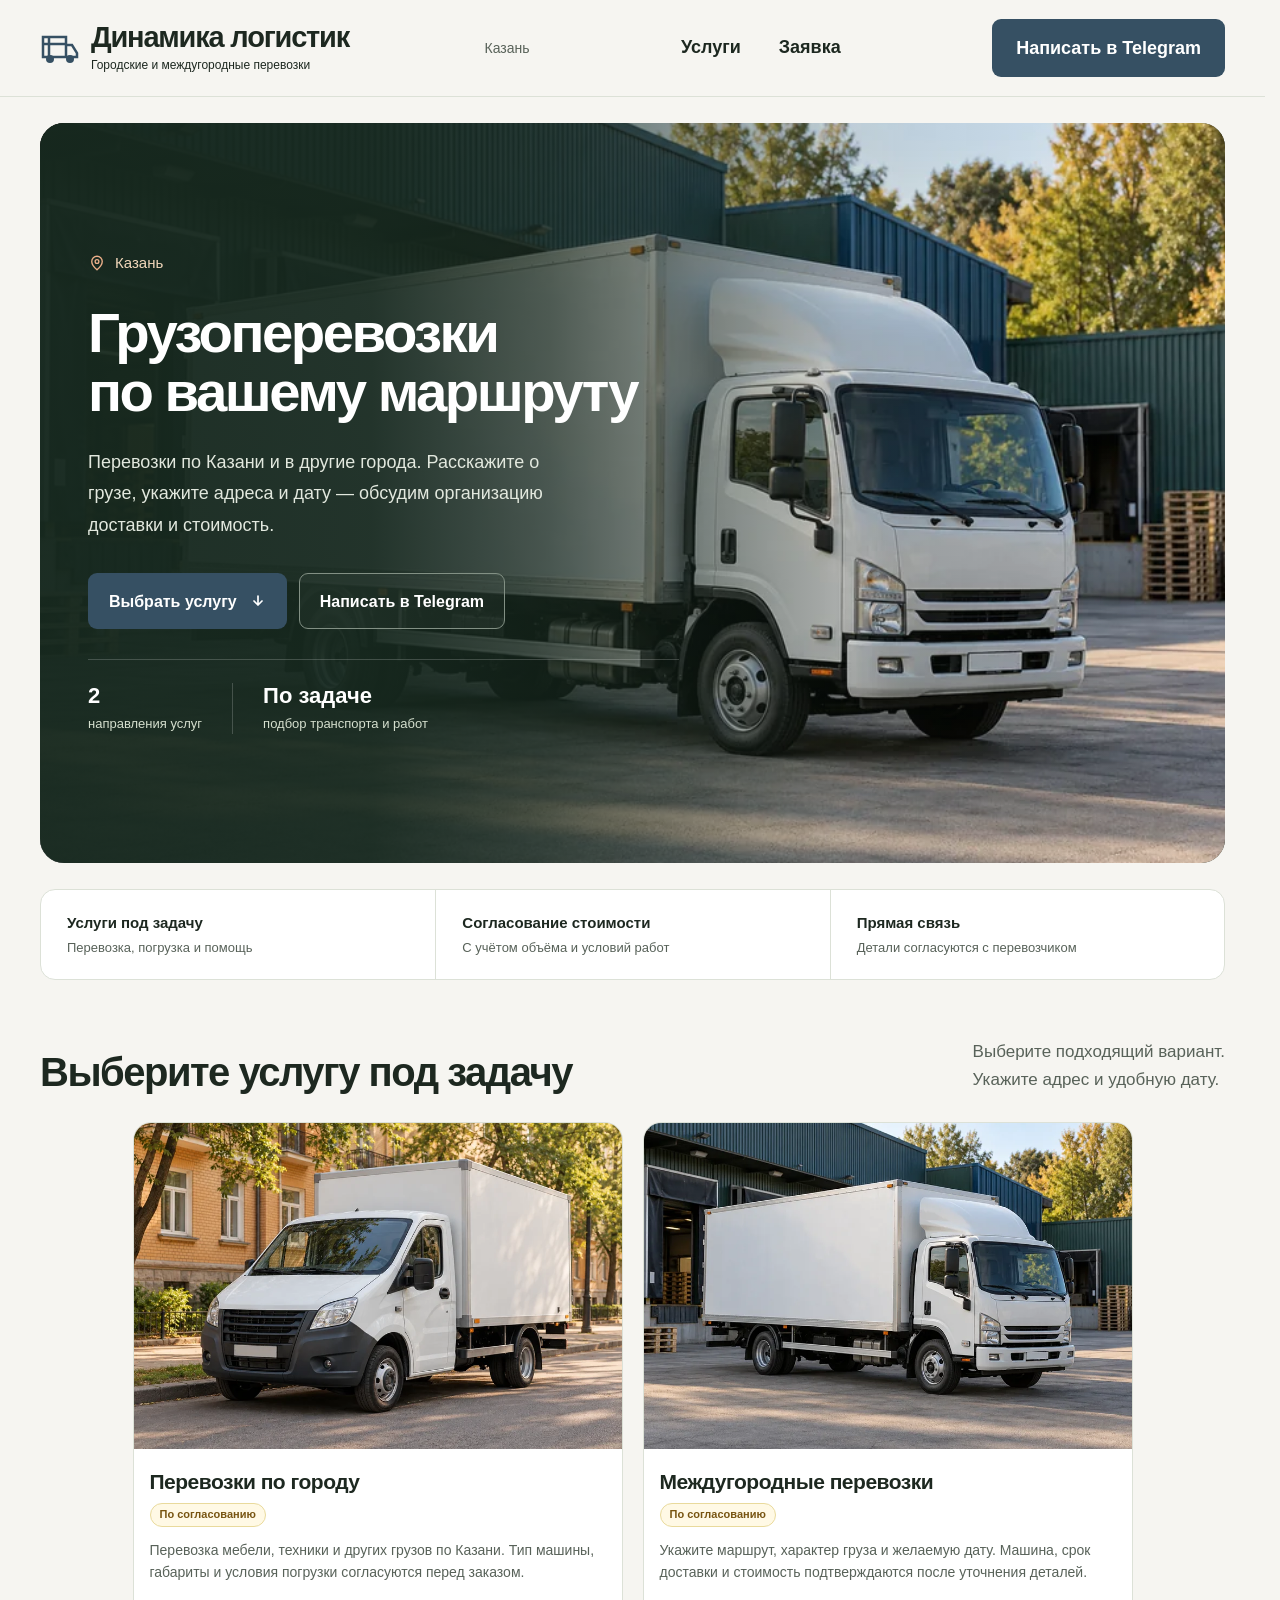
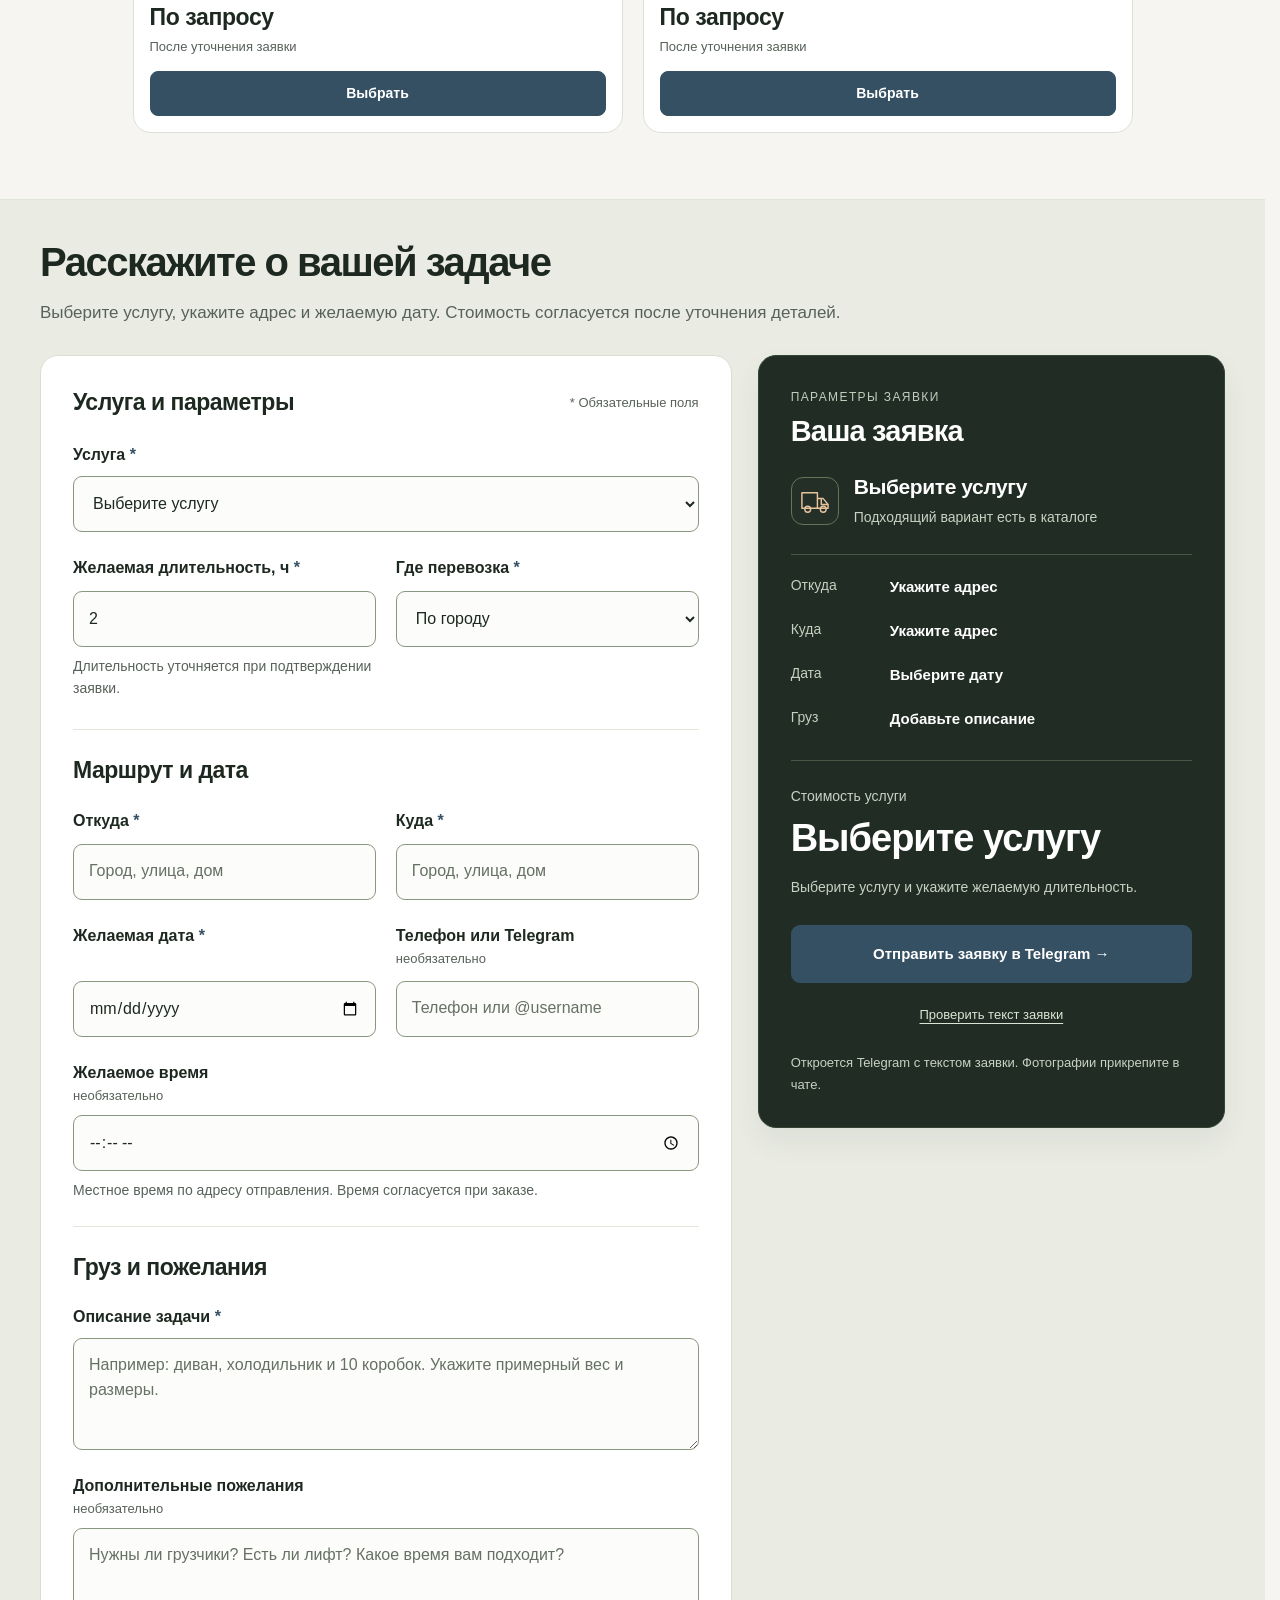
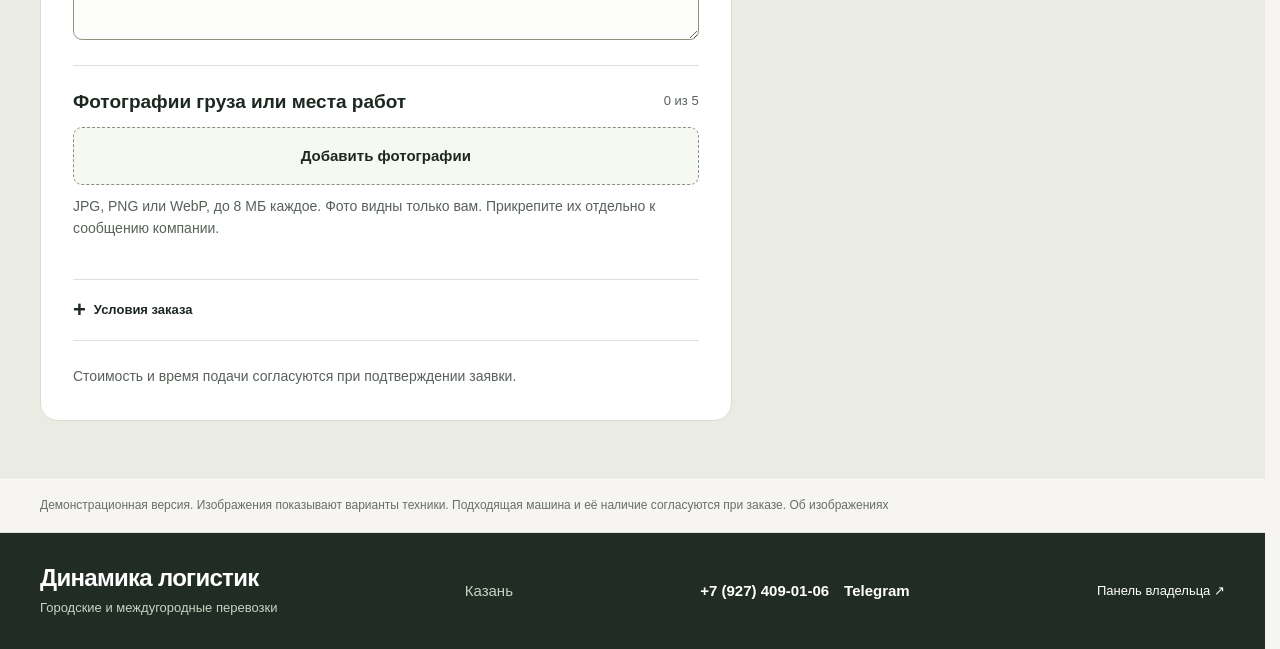
==== commit e4406a36: "Fix mobile header in the logistics demo" ====
--- a/index.html
+++ b/index.html
@@ -7,8 +7,8 @@
   <meta name="description" content="Услуги по Казани. Выберите услугу, укажите маршрут и подготовьте заявку.">
   <title>Динамика логистик — грузоперевозки</title>
   <link rel="icon" href="assets/mark.svg" type="image/svg+xml">
-  <link rel="stylesheet" href="assets/styles.css?v=4.5">
-  <script defer src="assets/config.js?v=4.5"></script>
+  <link rel="stylesheet" href="assets/styles.css?v=4.6">
+  <script defer src="assets/config.js?v=4.6"></script>
   <script defer src="assets/core.js?v=4.5"></script>
   <script defer src="assets/settings.js?v=4.5"></script>
   <script defer src="assets/app.js?v=4.5"></script>
@@ -35,7 +35,7 @@
         <p class="hero-region"><svg viewBox="0 0 24 24" aria-hidden="true"><path d="M19 10c0 5-7 11-7 11S5 15 5 10a7 7 0 0 1 14 0Z"/><circle cx="12" cy="10" r="2.5"/></svg><span data-region></span></p>
         <h1 id="hero-title" data-hero-title>Грузоперевозки<br>для ваших задач</h1>
         <p class="hero-description" data-hero-description></p>
-        <div class="hero-actions"><a class="button button-primary" href="#fleet">Выбрать услугу <span aria-hidden="true">↗</span></a><a class="button button-light" data-direct-contact href="#request">Рассчитать стоимость</a></div>
+        <div class="hero-actions"><a class="button button-primary" href="#fleet">Выбрать услугу <svg class="hero-action-icon" viewBox="0 0 16 16" width="16" height="16" fill="none" aria-hidden="true" focusable="false"><path d="M8 3v9m-4-4 4 4 4-4" stroke="currentColor" stroke-width="1.7" stroke-linecap="round" stroke-linejoin="round"/></svg></a><a class="button button-light" data-direct-contact href="#request">Рассчитать стоимость</a></div>
         <div class="hero-facts"><div><strong id="fleet-count">4</strong><span>варианта услуг</span></div><div><strong>По задаче</strong><span>подбор транспорта и работ</span></div></div>
       </div>
     </section>
@@ -97,7 +97,7 @@
     </section>
 
   </main>
-  <p class="demo-disclosure container">Изображения показывают варианты техники. Подходящая машина и её наличие согласуются при заказе. <a href="PHOTO_SOURCES.html" target="_blank" rel="noopener noreferrer">Об изображениях</a></p><footer class="site-footer"><div class="footer-inner container"><div class="footer-brand"><strong data-company-name>Динамика логистик</strong><span data-company-descriptor>Грузоперевозки</span></div><span class="footer-region" data-region></span><div class="company-contacts" id="company-contacts"></div><a href="owner.html" class="footer-request">Панель владельца ↗</a></div></footer>
+  <p class="demo-disclosure container">Демонстрационная версия. Изображения показывают варианты техники. Подходящая машина и её наличие согласуются при заказе. <a href="PHOTO_SOURCES.html" target="_blank" rel="noopener noreferrer">Об изображениях</a></p><footer class="site-footer"><div class="footer-inner container"><div class="footer-brand"><strong data-company-name>Динамика логистик</strong><span data-company-descriptor>Грузоперевозки</span></div><span class="footer-region" data-region></span><div class="company-contacts" id="company-contacts"></div><a href="owner.html" class="footer-request">Панель владельца ↗</a></div></footer>
   <dialog class="request-dialog" id="request-dialog" aria-labelledby="dialog-title" aria-describedby="dialog-note">
     <div class="dialog-header"><span class="telegram-icon" aria-hidden="true"><svg viewBox="0 0 24 24"><path d="m3 11 18-7-4 17-6-6-4 3 1-5 10-7-12 6Z"/></svg></span><div><h2 id="dialog-title">Заявка для Telegram</h2><p id="dialog-company" data-company-name>Динамика логистик</p></div><button class="icon-button" type="button" id="close-dialog" aria-label="Закрыть заявку"><svg viewBox="0 0 24 24" aria-hidden="true"><path d="m6 6 12 12M18 6 6 18"/></svg></button></div>
     <div class="dialog-content"><label class="visually-hidden" for="prepared-message">Подготовленный текст заявки</label><textarea id="prepared-message" readonly rows="14" spellcheck="false"></textarea></div>
--- a/assets/styles.css
+++ b/assets/styles.css
@@ -361,3 +361,17 @@
 @media(max-width:640px){.vehicle-grid{grid-template-columns:1fr}}
 
 .capture-mode *{animation:none!important;transition:none!important}
+
+/* Keep the company name clear of the navigation on narrow screens. */
+.hero-action-icon{flex:none}
+@media(max-width:640px){
+ .header-inner{display:grid;grid-template-columns:minmax(0,1.35fr) minmax(0,1fr);gap:8px;padding-block:10px}
+ .header-inner .brand{grid-column:1/-1;width:100%;min-height:44px;gap:10px}
+ .header-inner .brand-mark{width:34px;height:34px}
+ .header-inner .brand strong{font-size:clamp(22px,5.7vw,26px);line-height:1.13;letter-spacing:-.6px;overflow-wrap:normal}
+ .header-inner .brand.long-brand strong{font-size:18px;overflow-wrap:anywhere}
+ .header-inner .brand-text>span{margin-top:3px}
+ .header-inner nav{grid-column:1;grid-row:2;gap:6px;min-width:0}
+ .header-inner nav a,.header-inner .header-cta{min-height:44px;padding:6px;font-size:13px;line-height:1.2}
+ .header-inner .header-cta{grid-column:2;grid-row:2}
+}
